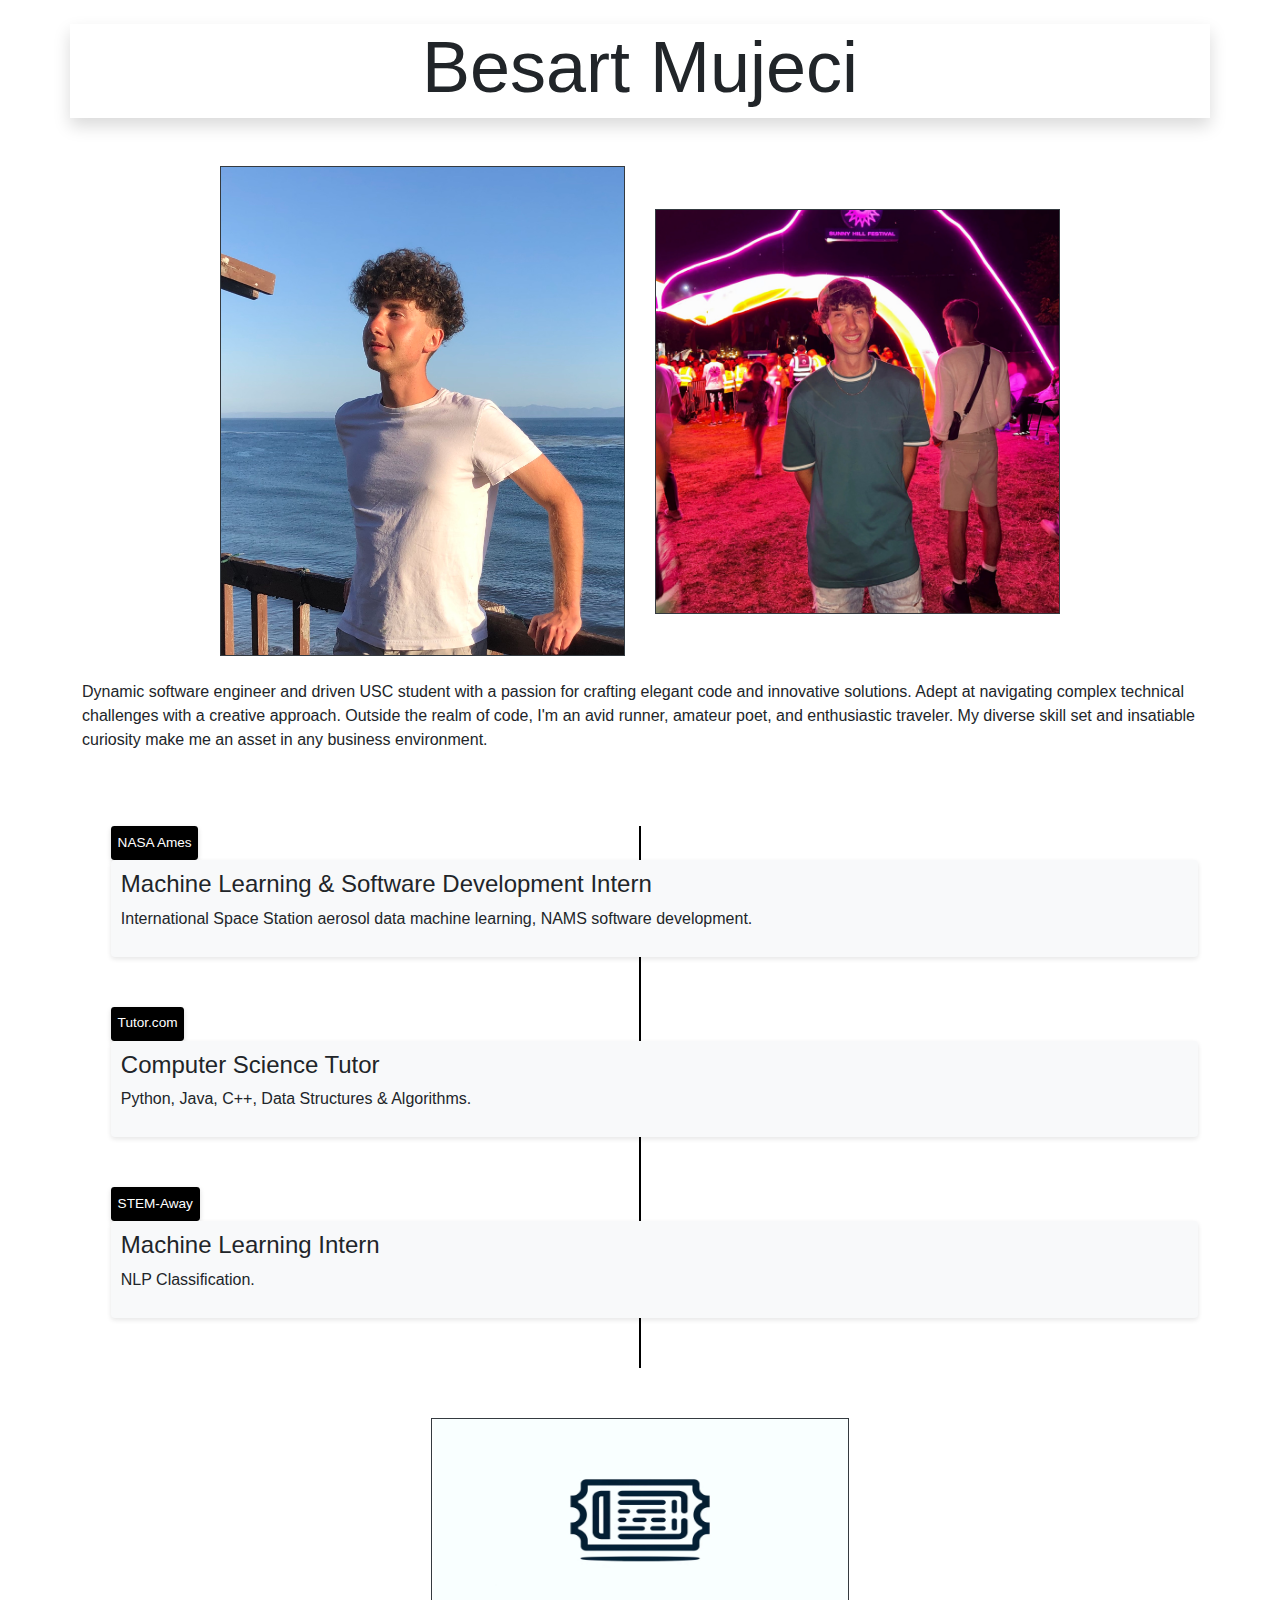
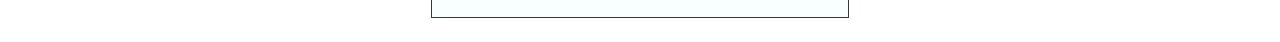
==== index.html @ 94689421 "Update index.html" ====
<!DOCTYPE html>
<html lang="en">

<head>
  <meta name="google-site-verification" content="05qnvuoO3PDrebtlCamtisjftzqnkPByJQoyGFc0E48" />
  <meta charset="UTF-8" />
  <meta http-equiv="X-UA-Compatible" content="IE=edge" />
  <meta name="viewport" content="width=device-width, initial-scale=1.0" />
  <script src="main.js"></script>
  <link rel="stylesheet" href="https://cdn.jsdelivr.net/npm/bootstrap-icons@1.10.0/font/bootstrap-icons.css" />
  <link href="https://cdn.jsdelivr.net/npm/bootstrap@5.3.0-alpha3/dist/css/bootstrap.min.css" rel="stylesheet" />
  <link rel="stylesheet" href="https://cdn.jsdelivr.net/npm/bootstrap@4.0.0/dist/css/bootstrap.min.css"
    integrity="sha384-Gn5384xqQ1aoWXA+058RXPxPg6fy4IWvTNh0E263XmFcJlSAwiGgFAW/dAiS6JXm" crossorigin="anonymous">
  <!-- <link href="https://getbootstrap.com/docs/5.3/assets/css/docs.css" rel="stylesheet" /> -->
  <link rel="stylesheet" href="./styles.css">
  <script src="https://code.jquery.com/jquery-3.2.1.slim.min.js"
    integrity="sha384-KJ3o2DKtIkvYIK3UENzmM7KCkRr/rE9/Qpg6aAZGJwFDMVNA/GpGFF93hXpG5KkN"
    crossorigin="anonymous"></script>
  <script src="https://cdn.jsdelivr.net/npm/popper.js@1.12.9/dist/umd/popper.min.js"
    integrity="sha384-ApNbgh9B+Y1QKtv3Rn7W3mgPxhU9K/ScQsAP7hUibX39j7fakFPskvXusvfa0b4Q"
    crossorigin="anonymous"></script>
  <script src="https://cdn.jsdelivr.net/npm/bootstrap@4.0.0/dist/js/bootstrap.min.js"
    integrity="sha384-JZR6Spejh4U02d8jOt6vLEHfe/JQGiRRSQQxSfFWpi1MquVdAyjUar5+76PVCmYl"
    crossorigin="anonymous"></script>
</head>

<body class="p-4">
  <div class="container">
    <div class="row mb-5">
      <div class="
            m-auto
            shadow
            col
            d-flex
            justify-content-center
            align-items-center
          ">
       <h1 class="display-3"><strong>Besart</strong> Mujeci</h1>
      </div>
    </div>
    <div class="justify-content-center align-items-center">
      <div class="row mb-4">
        <div class="col justify-content-end d-flex">
          <img class="w-75 h-20 img-fluid border border-2 border-dark" src="./assets/Besart_Mujeci_2.jpeg" alt="">
        </div>
        <div class="col justify-content-start align-items-center d-flex">
          <img class="w-75 h-20 img-fluid border border-2 border-dark" src="./assets/Besart_Mujeci_1.jpeg" alt="">
        </div>
      </div>
    </div>
    <div class="row mt-4 mb-4">
      <div class="">
        Dynamic software engineer and driven USC student with a passion for crafting elegant code and innovative
        solutions. Adept at navigating complex technical challenges with a creative approach. Outside the realm of code,
        I'm an avid runner, amateur poet, and enthusiastic traveler. My diverse skill set and insatiable curiosity make
        me an asset in any business environment.
      </div>
    </div>
    <div class="row">
      <div class="timeline">
        <div class="timeline-item" data-year="NASA Ames">
          <div class="timeline-content">
            <h4>Machine Learning & Software Development Intern</h4>
            <p>International Space Station aerosol data machine learning, NAMS software development.</p>
          </div>
        </div>
        <div class="timeline-item" data-year="Tutor.com">
          <div class="timeline-content">
            <h4>Computer Science Tutor</h4>
            <p>Python, Java, C++, Data Structures & Algorithms. </p>
          </div>
        </div>
        <div class="timeline-item" data-year="STEM-Away">
          <div class="timeline-content">
            <h4>Machine Learning Intern</h4>
            <p>NLP Classification.</p>
          </div>
        </div>
      </div>
      <div class="">
        <div class="row justify-content-center align-items-center w-75 m-auto">
          <img class="col-6 border border-dark p-0 img-fluid" src="./assets/ticket.jpeg" alt="Card image cap"
            style="height:200px; width:50px" data-toggle="modal" data-target="#modal1">
        </div>
      </div>
      <!-- Modal -->
      <div class="modal fade" id="modal1" tabindex="-1" role="dialog" aria-labelledby="exampleModalLabel"
        aria-hidden="true">
        <div class="modal-dialog" role="document">
          <div class="modal-content">
            <div class="modal-header">
              <h5 class="modal-title" id="exampleModalLabel">Ticketmaster App</h5>
              <button type="button" class="close" data-dismiss="modal" aria-label="Close">
                <span aria-hidden="true">&times;</span>
              </button>
            </div>
            <div class="modal-body">
              <p>Ticketmaster IPhone app with Swift/SwiftUI, incorporates autocomplete, spotify api, maps api,
                ticketmaster api, and ipinfo to search for and render events across America. This includes artist
                details such as popularity and venue details and location.</p>
              <img class="img-fluid border border-4 border-dark" src="./assets/artist.png" alt="">
              <img class="img-fluid border border-4 border-dark" src="./assets/arena.png" alt="">
              <img class="img-fluid border border-4 border-dark" src="./assets/map.png" alt="">
            </div>
            <div class="modal-footer">
              <button type="button" class="btn btn-secondary" data-dismiss="modal">Close</button>
            </div>
          </div>
        </div>
      </div>
    </div>
</body>

</html>
---- styles.css ----
i {
    font-size: 3rem;
    padding-left: 20px;
  }
  
  .timeline {
    position: relative;
    margin: 50px 0;
}

.timeline::before {
    content: "";
    position: absolute;
    top: 0;
    bottom: 0;
    left: 50%;
    width: 2px;
    background-color: black;
    margin-left: -1px;
}

.timeline-item {
    margin-bottom: 50px;
    position: relative;
    margin-left: 1.8rem;
}

.timeline-item::before,
.timeline-item::after {
    content: "";
    display: table;
}

.timeline-item::before {
    content: attr(data-year);
    top: 0;
    right: 100%;
    font-size: 0.85em;
    padding: 0.5em 0.5em;
    background-color: black;
    color: #fff;
    border-radius: 0.25em;
    white-space: nowrap;
    box-shadow: 0 2px 5px rgba(0, 0, 0, 0.15);
}

.timeline-item::after {
    clear: both;
}

.timeline-content {
    padding: 10px;
    border-radius: 0.25em;
    background-color: #f8f9fa;
    box-shadow: 0 2px 5px rgba(0, 0, 0, 0.1);
}
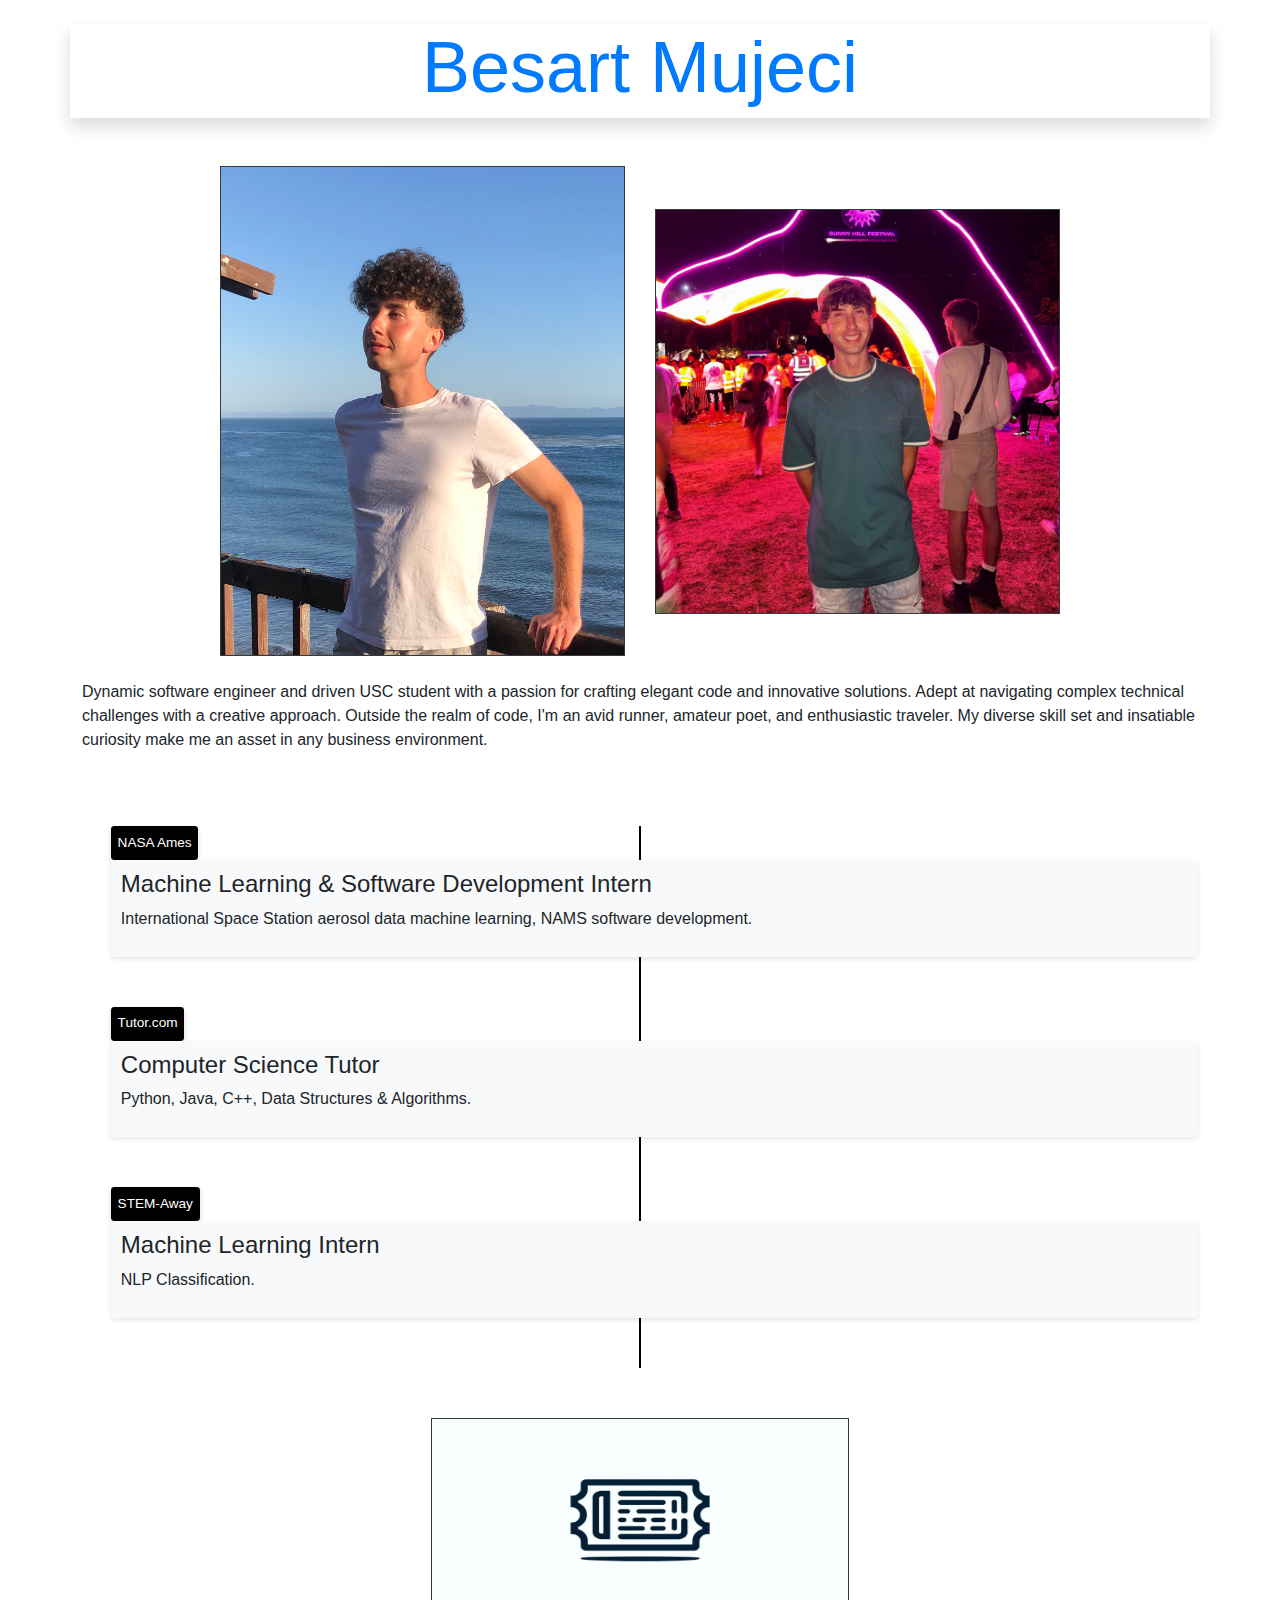
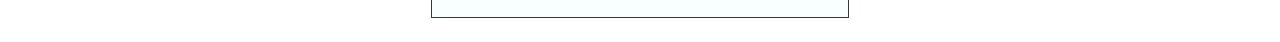
==== commit 9680d391: "Update index.html" ====
--- a/index.html
+++ b/index.html
@@ -35,7 +35,7 @@
             justify-content-center
             align-items-center
           ">
-       <h1 class="display-3"><strong>Besart</strong> Mujeci</h1>
+       <a href="https://www.linkedin.com/in/besart/"><h1 class="display-3"><strong>Besart</strong> Mujeci</h1></a>
       </div>
     </div>
     <div class="justify-content-center align-items-center">
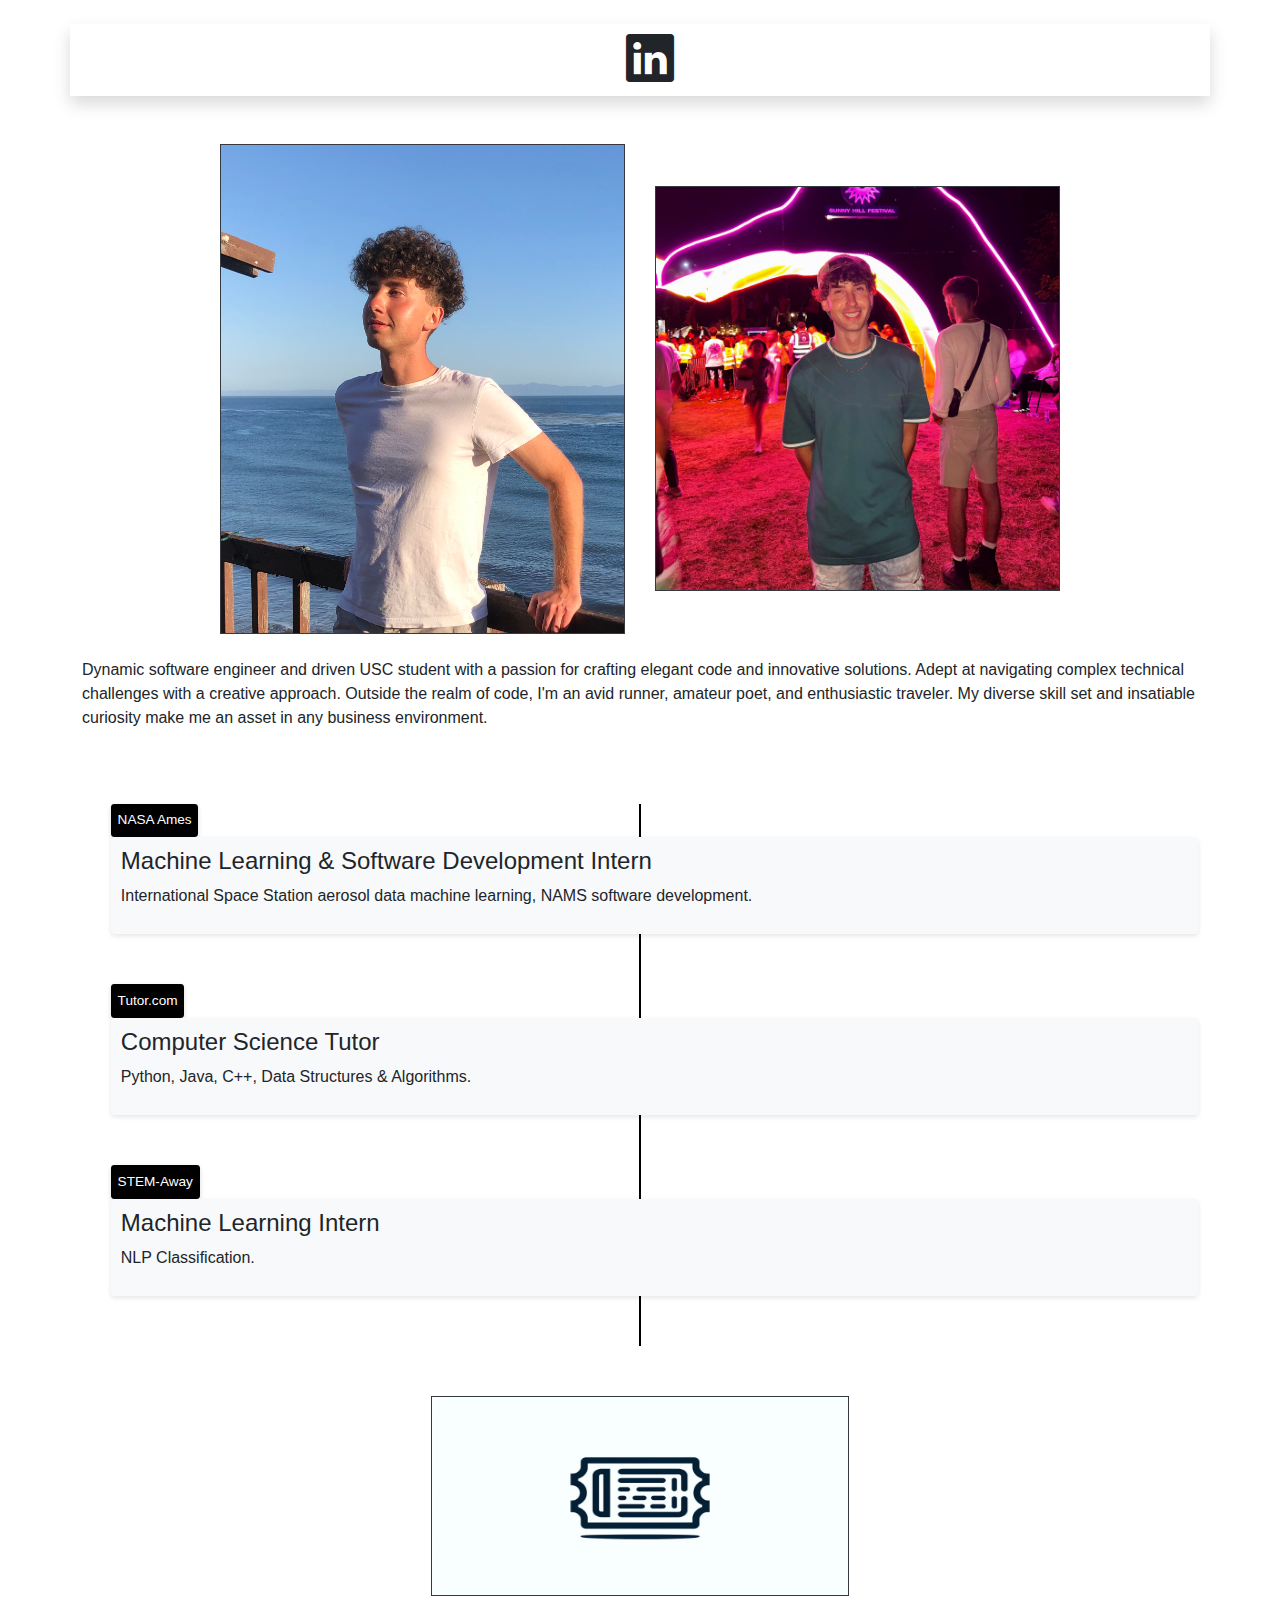
==== commit 888bee27: "Update index.html" ====
--- a/index.html
+++ b/index.html
@@ -35,7 +35,7 @@
             justify-content-center
             align-items-center
           ">
-       <a href="https://www.linkedin.com/in/besart/"><h1 class="display-3"><strong>Besart</strong> Mujeci</h1></a>
+        <i class="bi bi-linkedin"><a href="https://www.linkedin.com/in/besart/"></a></i>
       </div>
     </div>
     <div class="justify-content-center align-items-center">
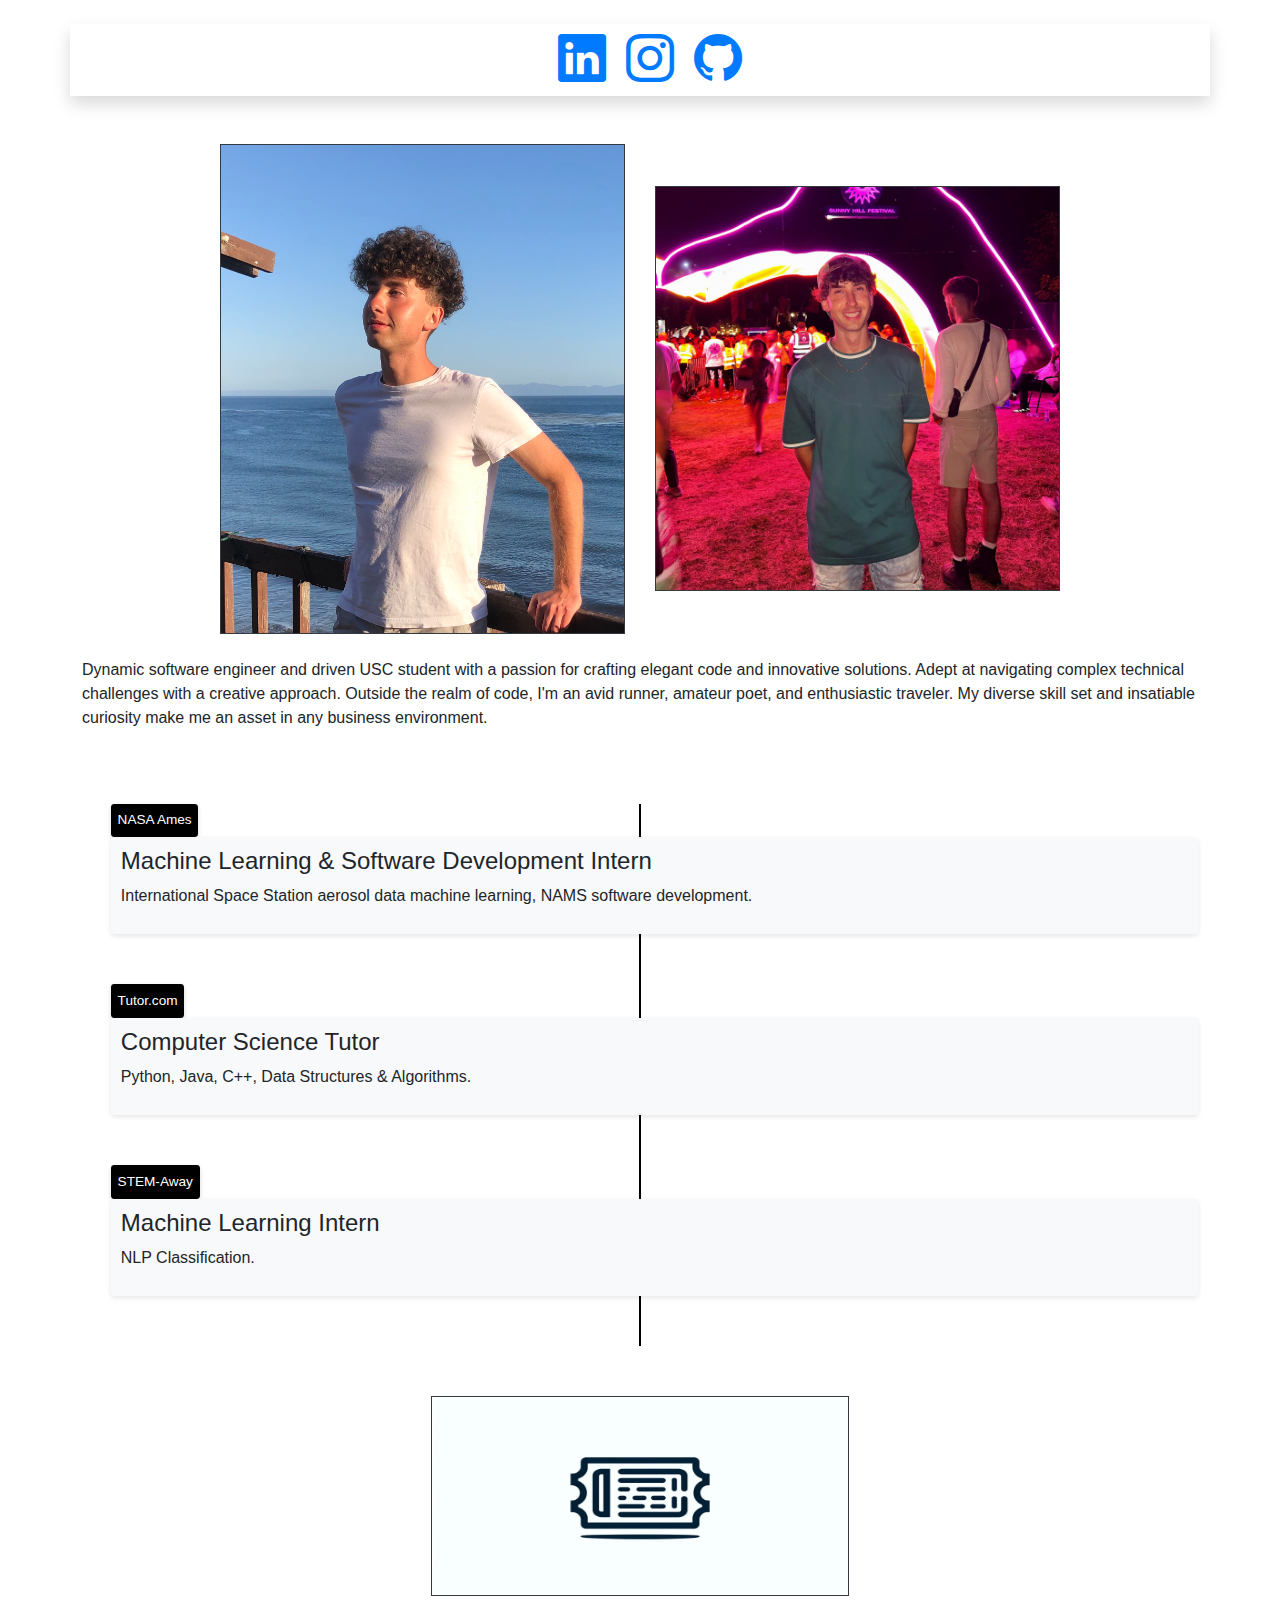
==== commit 1fdbfafb: "Update index.html" ====
--- a/index.html
+++ b/index.html
@@ -35,7 +35,9 @@
             justify-content-center
             align-items-center
           ">
-        <i class="bi bi-linkedin"><a href="https://www.linkedin.com/in/besart/"></a></i>
+        <a href="https://www.linkedin.com/in/besart/"><i class="bi bi-linkedin"></i></a>
+        <a href="https://www.instagram.com/besartmujeci/"><i class="bi bi-instagram"></i></a>
+        <a href="https://github.com/besartmujeci"><i class="bi bi-github"></i></a>
       </div>
     </div>
     <div class="justify-content-center align-items-center">
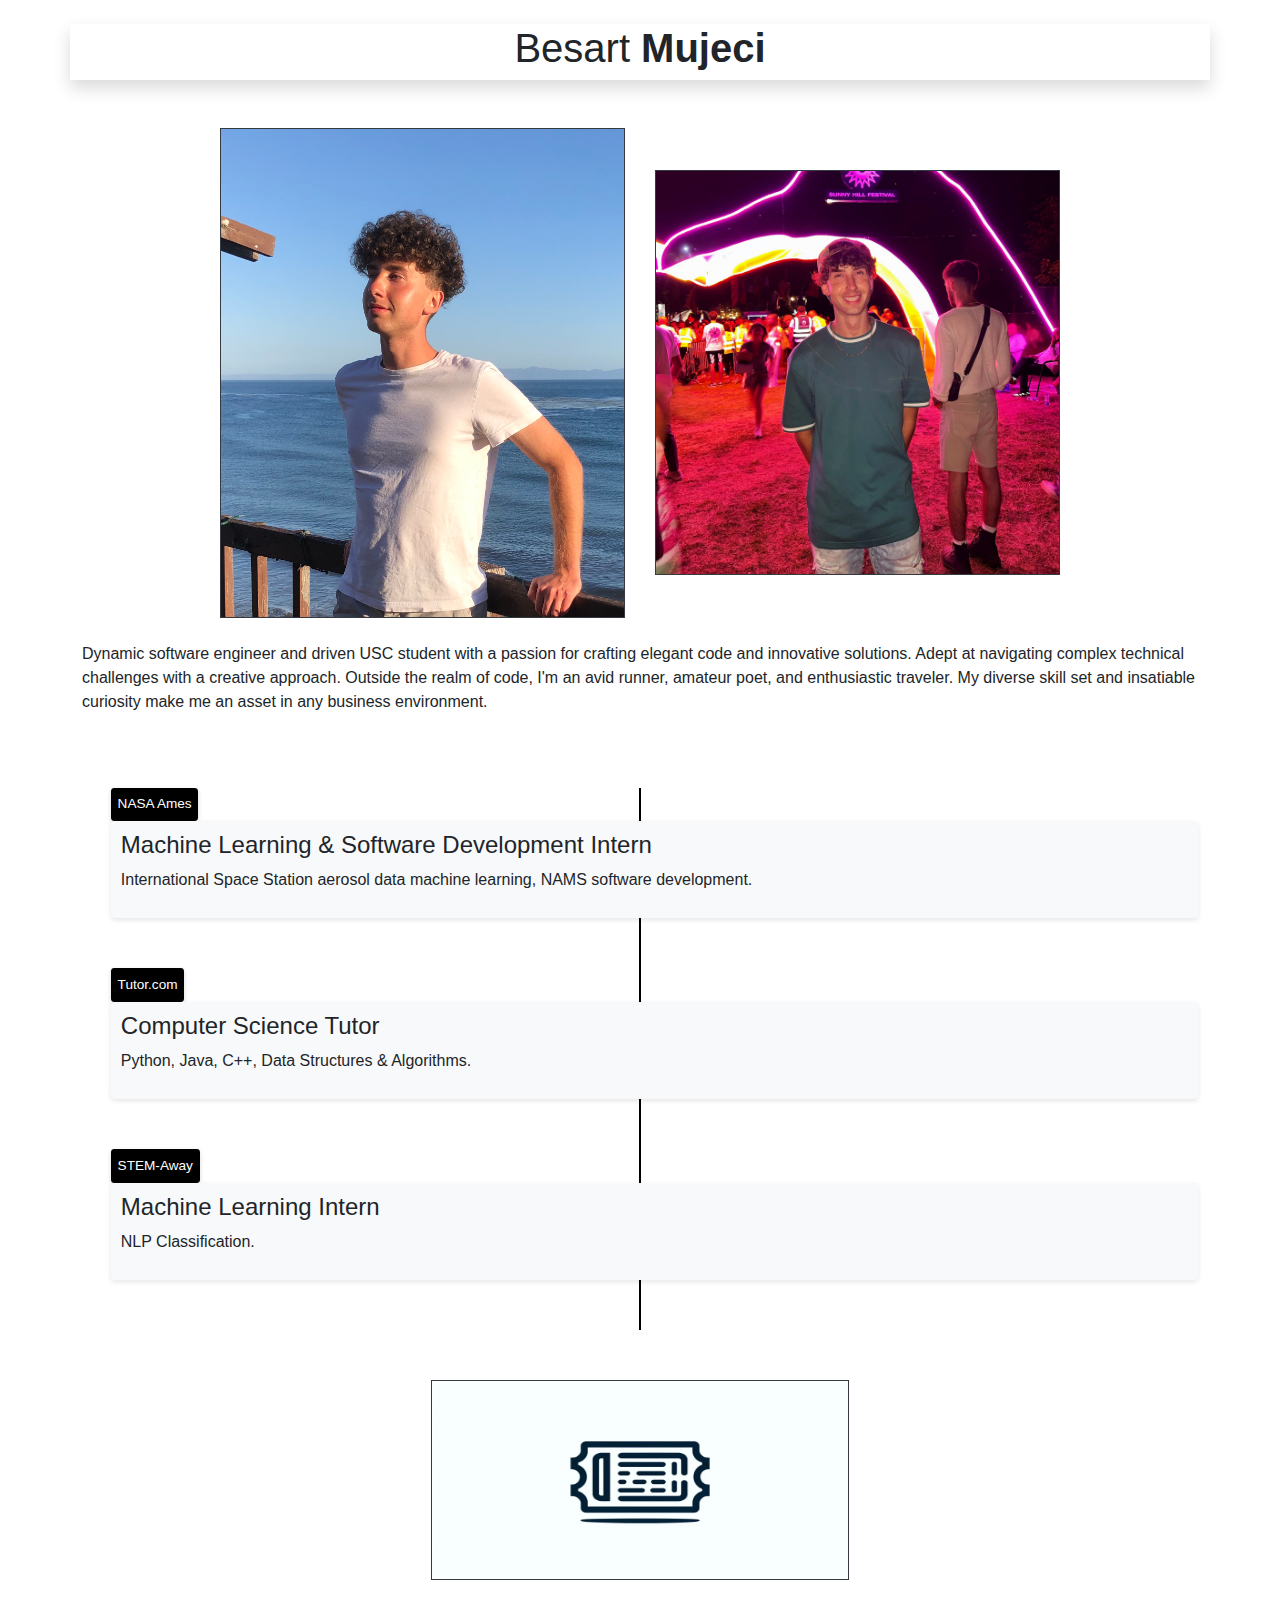
==== commit ea71a764: "Update index.html" ====
--- a/index.html
+++ b/index.html
@@ -6,6 +6,7 @@
   <meta charset="UTF-8" />
   <meta http-equiv="X-UA-Compatible" content="IE=edge" />
   <meta name="viewport" content="width=device-width, initial-scale=1.0" />
+  <title>Besart</title>
   <script src="main.js"></script>
   <link rel="stylesheet" href="https://cdn.jsdelivr.net/npm/bootstrap-icons@1.10.0/font/bootstrap-icons.css" />
   <link href="https://cdn.jsdelivr.net/npm/bootstrap@5.3.0-alpha3/dist/css/bootstrap.min.css" rel="stylesheet" />
@@ -35,9 +36,10 @@
             justify-content-center
             align-items-center
           ">
-        <a href="https://www.linkedin.com/in/besart/"><i class="bi bi-linkedin"></i></a>
+<!--         <a href="https://www.linkedin.com/in/besart/"><i class="bi bi-linkedin"></i></a>
         <a href="https://www.instagram.com/besartmujeci/"><i class="bi bi-instagram"></i></a>
-        <a href="https://github.com/besartmujeci"><i class="bi bi-github"></i></a>
+        <a href="https://github.com/besartmujeci"><i class="bi bi-github"></i></a> -->
+        <h1>Besart <strong>Mujeci</strong></h1>
       </div>
     </div>
     <div class="justify-content-center align-items-center">
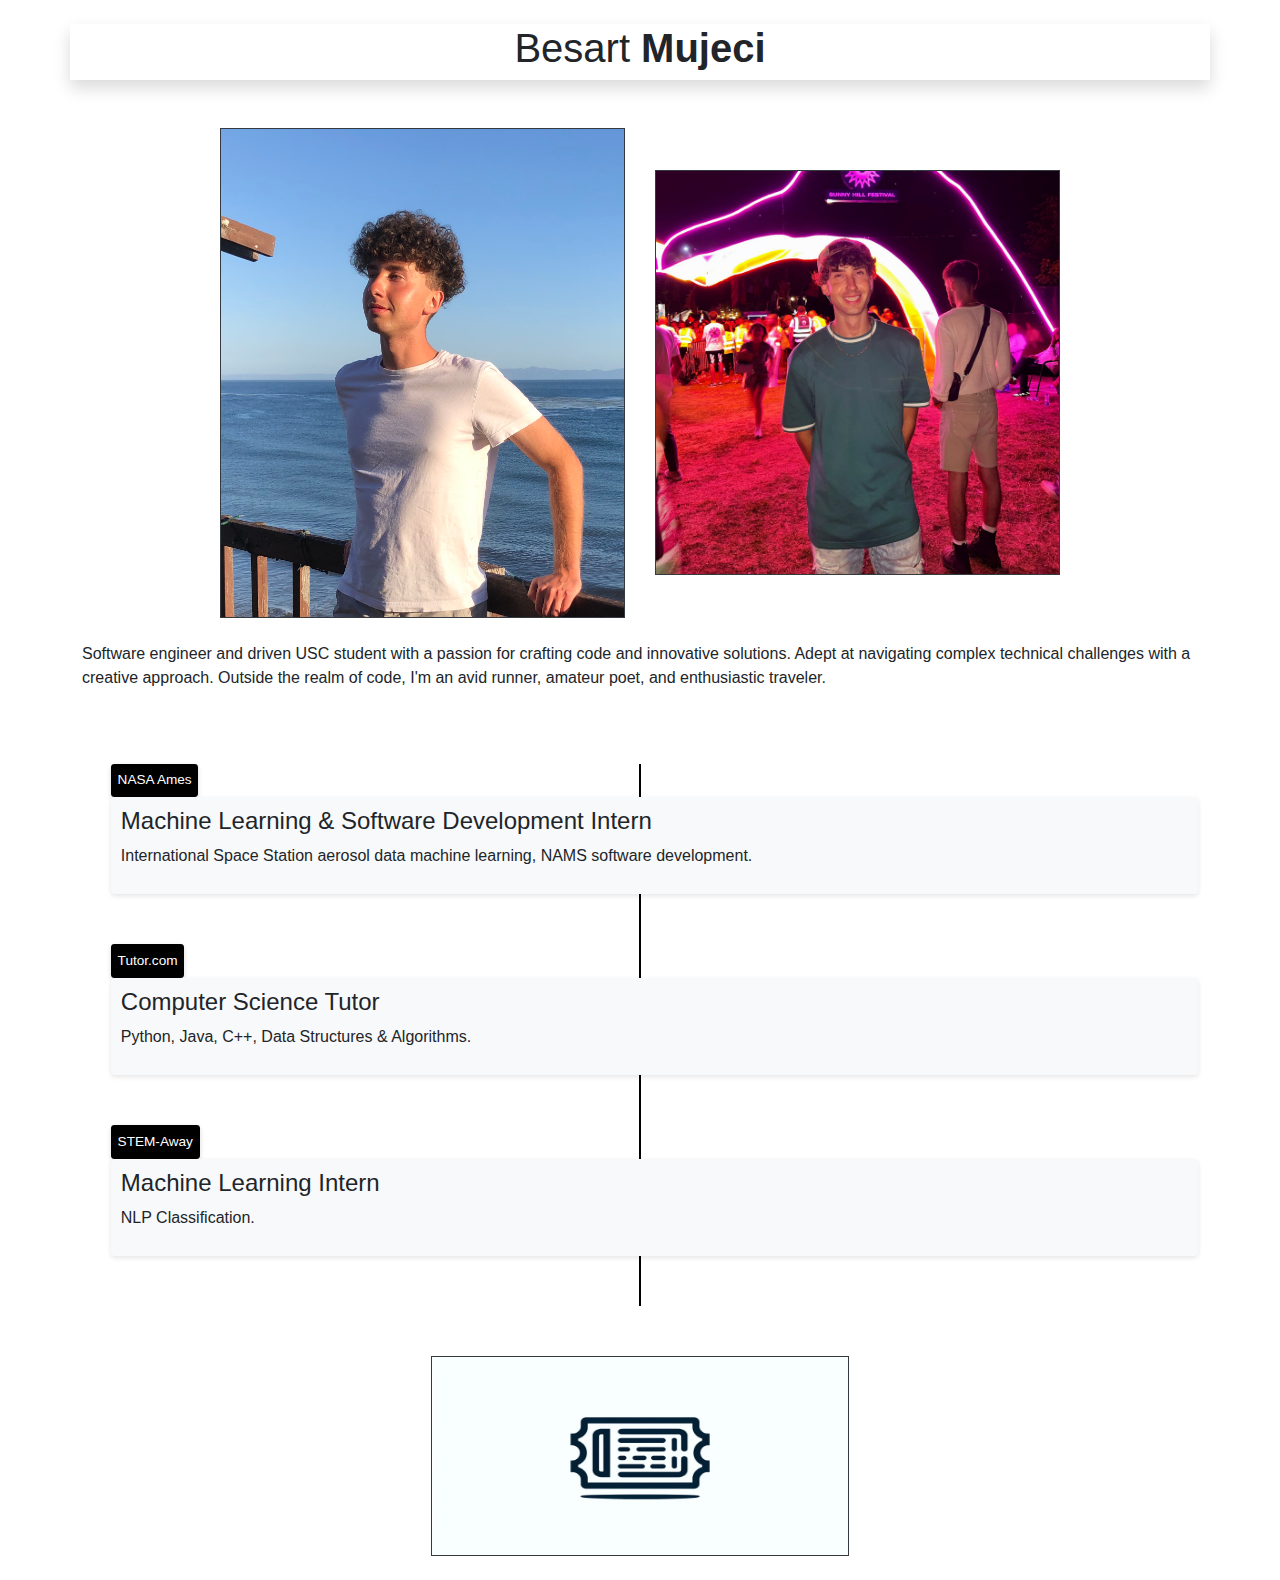
==== commit b9066a83: "Update index.html" ====
--- a/index.html
+++ b/index.html
@@ -54,10 +54,9 @@
     </div>
     <div class="row mt-4 mb-4">
       <div class="">
-        Dynamic software engineer and driven USC student with a passion for crafting elegant code and innovative
+        Software engineer and driven USC student with a passion for crafting code and innovative
         solutions. Adept at navigating complex technical challenges with a creative approach. Outside the realm of code,
-        I'm an avid runner, amateur poet, and enthusiastic traveler. My diverse skill set and insatiable curiosity make
-        me an asset in any business environment.
+        I'm an avid runner, amateur poet, and enthusiastic traveler.
       </div>
     </div>
     <div class="row">
@@ -87,31 +86,6 @@
             style="height:200px; width:50px" data-toggle="modal" data-target="#modal1">
         </div>
       </div>
-      <!-- Modal -->
-      <div class="modal fade" id="modal1" tabindex="-1" role="dialog" aria-labelledby="exampleModalLabel"
-        aria-hidden="true">
-        <div class="modal-dialog" role="document">
-          <div class="modal-content">
-            <div class="modal-header">
-              <h5 class="modal-title" id="exampleModalLabel">Ticketmaster App</h5>
-              <button type="button" class="close" data-dismiss="modal" aria-label="Close">
-                <span aria-hidden="true">&times;</span>
-              </button>
-            </div>
-            <div class="modal-body">
-              <p>Ticketmaster IPhone app with Swift/SwiftUI, incorporates autocomplete, spotify api, maps api,
-                ticketmaster api, and ipinfo to search for and render events across America. This includes artist
-                details such as popularity and venue details and location.</p>
-              <img class="img-fluid border border-4 border-dark" src="./assets/artist.png" alt="">
-              <img class="img-fluid border border-4 border-dark" src="./assets/arena.png" alt="">
-              <img class="img-fluid border border-4 border-dark" src="./assets/map.png" alt="">
-            </div>
-            <div class="modal-footer">
-              <button type="button" class="btn btn-secondary" data-dismiss="modal">Close</button>
-            </div>
-          </div>
-        </div>
-      </div>
     </div>
 </body>
 
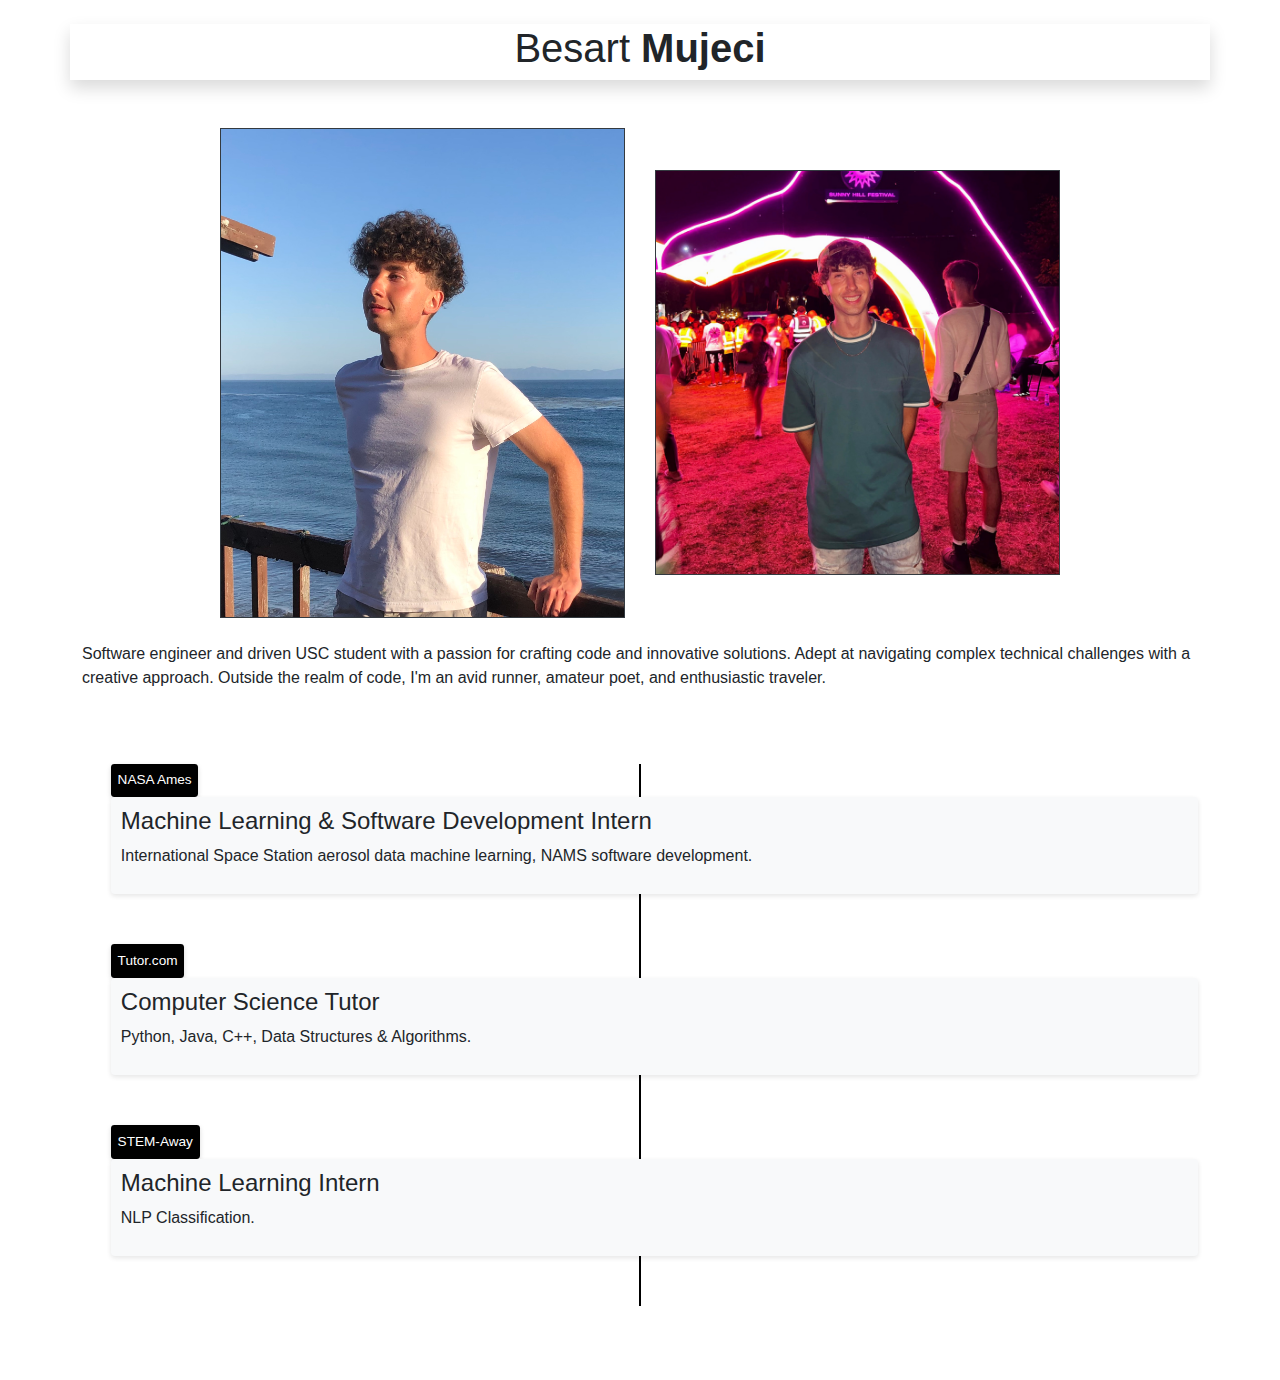
==== commit 4e80aa1d: "Update index.html" ====
--- a/index.html
+++ b/index.html
@@ -80,12 +80,6 @@
           </div>
         </div>
       </div>
-      <div class="">
-        <div class="row justify-content-center align-items-center w-75 m-auto">
-          <img class="col-6 border border-dark p-0 img-fluid" src="./assets/ticket.jpeg" alt="Card image cap"
-            style="height:200px; width:50px" data-toggle="modal" data-target="#modal1">
-        </div>
-      </div>
     </div>
 </body>
 
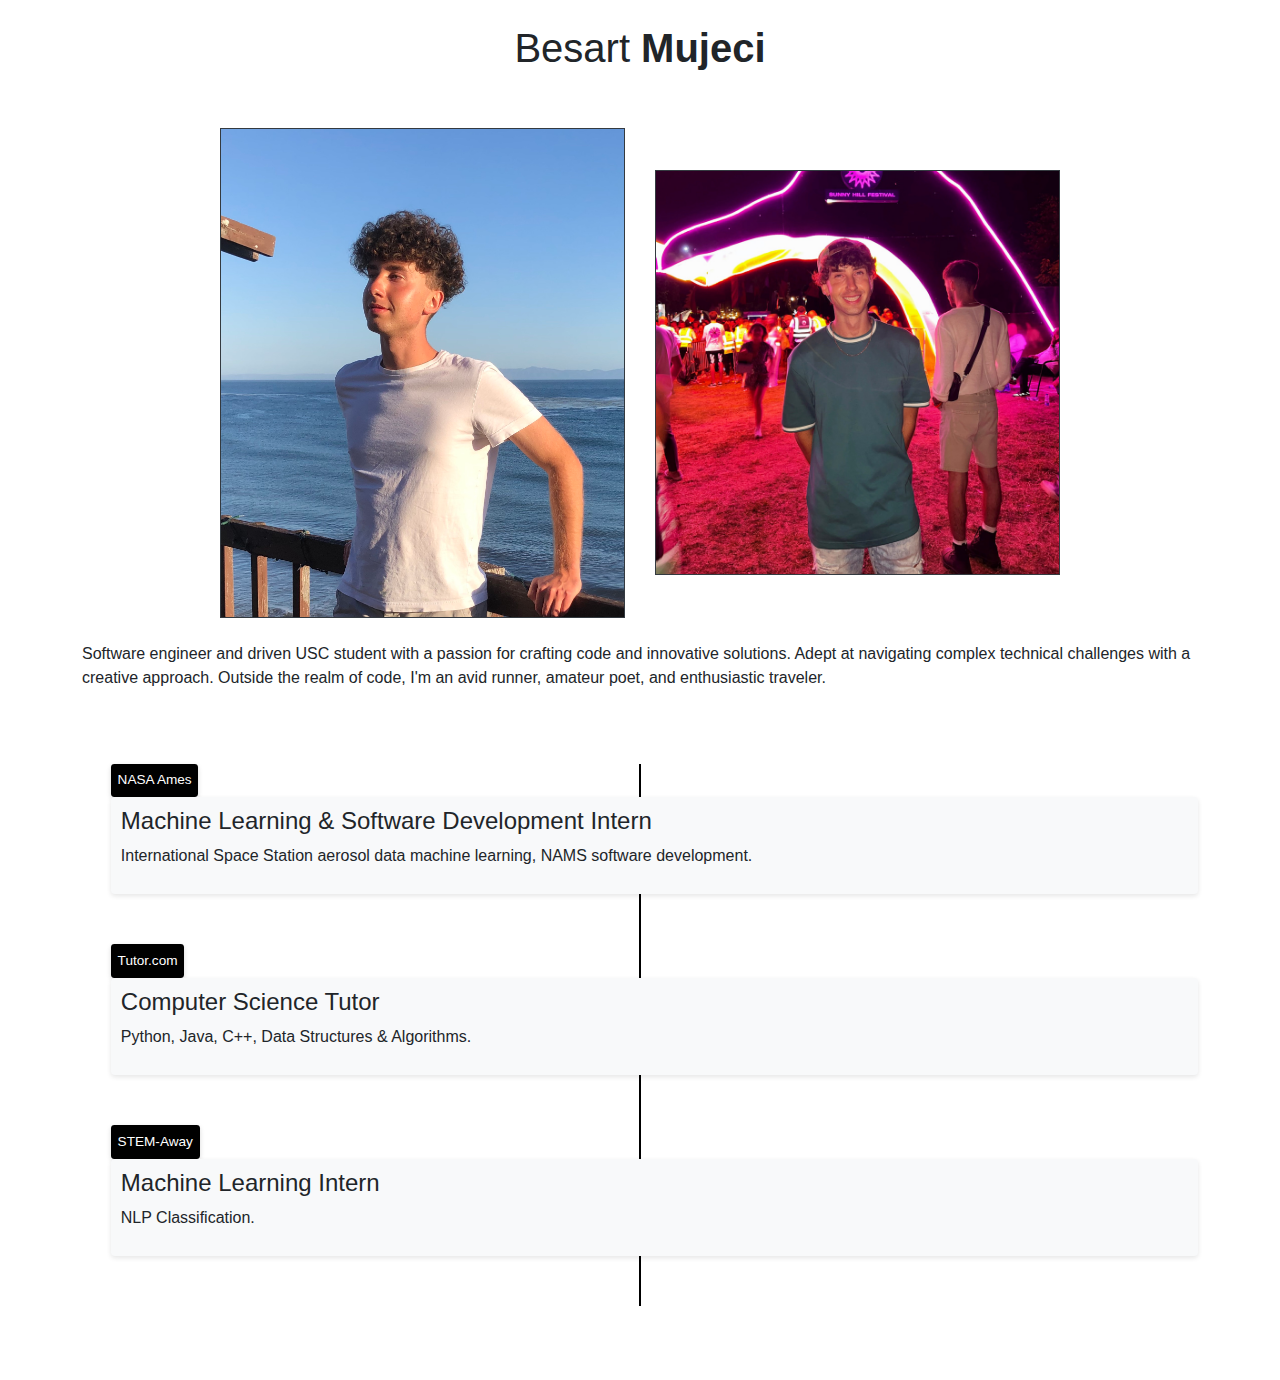
==== commit 5c35e484: "Update index.html" ====
--- a/index.html
+++ b/index.html
@@ -30,7 +30,6 @@
     <div class="row mb-5">
       <div class="
             m-auto
-            shadow
             col
             d-flex
             justify-content-center
